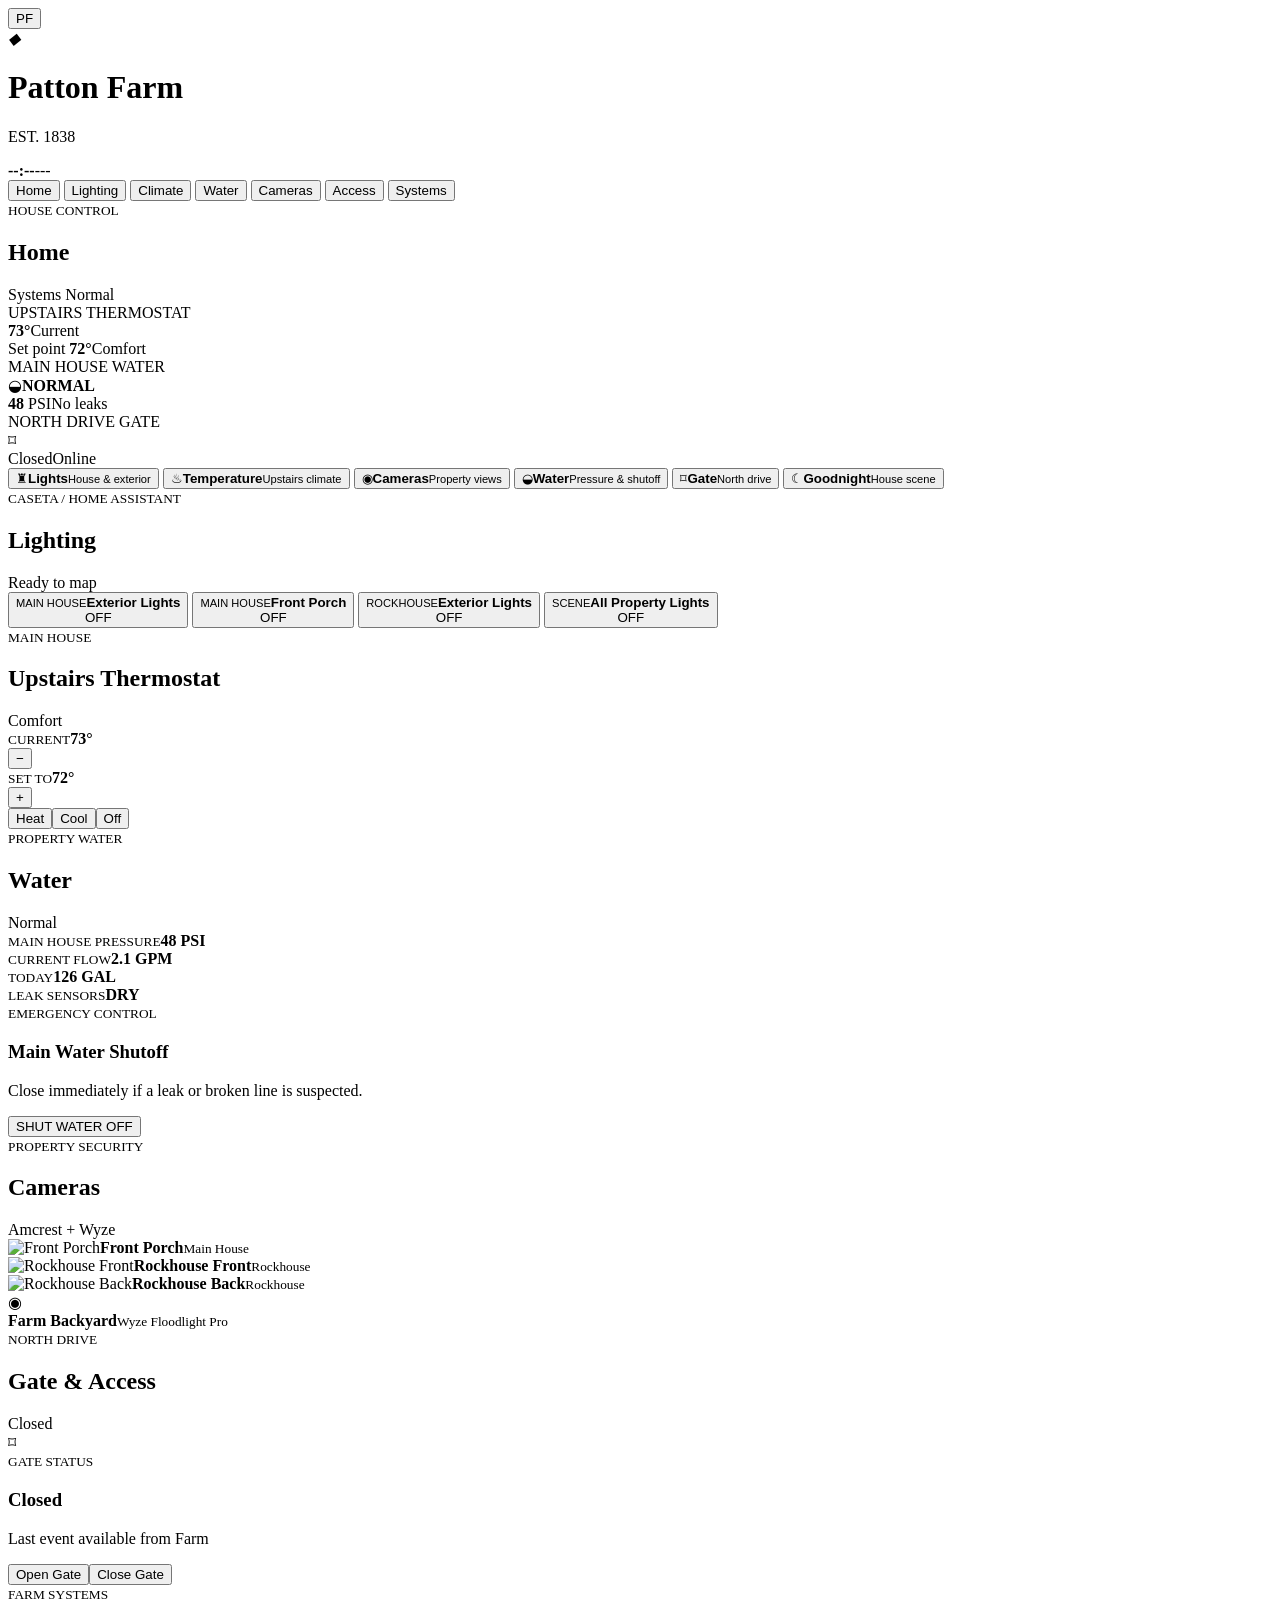
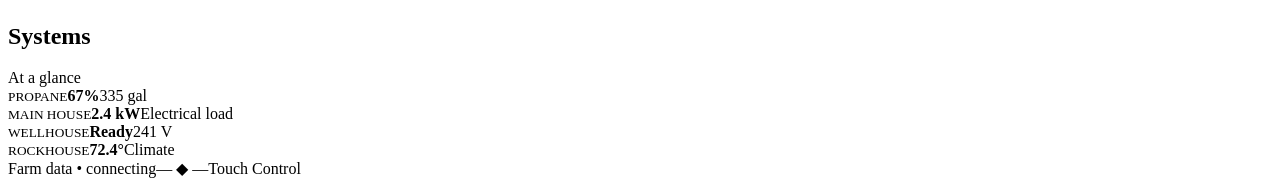
==== control-panel/index.html @ 42eada70 "Add Patton Farm Victorian touch control UI" ====
<!doctype html>
<html lang="en">
<head>
  <meta charset="utf-8">
  <meta name="viewport" content="width=device-width,initial-scale=1,viewport-fit=cover">
  <title>Patton Farm Control</title>
  <link rel="stylesheet" href="victorian.css">
</head>
<body>
  <div class="frame">
    <header class="masthead">
      <button class="seal" aria-label="Home" data-nav="home">PF</button>
      <div class="identity">
        <div class="ornament"><span></span><i>◆</i><span></span></div>
        <h1>Patton Farm</h1>
        <p>EST. 1838</p>
      </div>
      <div class="clockblock"><strong id="clock">--:--</strong><span id="date">---</span></div>
    </header>

    <nav class="ribbon" aria-label="Control sections">
      <button class="active" data-nav="home">Home</button>
      <button data-nav="lights">Lighting</button>
      <button data-nav="climate">Climate</button>
      <button data-nav="water">Water</button>
      <button data-nav="cameras">Cameras</button>
      <button data-nav="access">Access</button>
      <button data-nav="systems">Systems</button>
    </nav>

    <main>
      <section class="view active" data-view="home">
        <div class="page-heading"><div><small>HOUSE CONTROL</small><h2>Home</h2></div><span class="status-good">Systems Normal</span></div>
        <div class="hero-grid">
          <article class="feature-card climate-feature" data-nav="climate">
            <div class="card-label">UPSTAIRS THERMOSTAT</div>
            <div class="temperature"><strong id="homeTemp">73°</strong><span>Current</span></div>
            <div class="feature-meta"><span>Set point <b id="homeSetpoint">72°</b></span><span id="homeHvac">Comfort</span></div>
          </article>
          <article class="feature-card water-feature" data-nav="water">
            <div class="card-label">MAIN HOUSE WATER</div>
            <div class="water-status"><span class="drop">◒</span><strong id="homeWaterState">NORMAL</strong></div>
            <div class="feature-meta"><span><b id="homePressure">48</b> PSI</span><span id="homeLeaks">No leaks</span></div>
          </article>
          <article class="feature-card access-feature" data-nav="access">
            <div class="card-label">NORTH DRIVE GATE</div>
            <div class="gate-mark">⌑</div>
            <div class="feature-meta"><span id="homeGate">Closed</span><span id="homeGateNetwork">Online</span></div>
          </article>
        </div>

        <div class="control-grid">
          <button class="control-tile" data-nav="lights"><span class="icon">♜</span><b>Lights</b><small>House & exterior</small></button>
          <button class="control-tile" data-nav="climate"><span class="icon">♨</span><b>Temperature</b><small>Upstairs climate</small></button>
          <button class="control-tile" data-nav="cameras"><span class="icon">◉</span><b>Cameras</b><small>Property views</small></button>
          <button class="control-tile" data-nav="water"><span class="icon">◒</span><b>Water</b><small>Pressure & shutoff</small></button>
          <button class="control-tile" data-nav="access"><span class="icon">⌑</span><b>Gate</b><small>North drive</small></button>
          <button class="control-tile scene" data-action="goodnight"><span class="icon">☾</span><b>Goodnight</b><small>House scene</small></button>
        </div>
      </section>

      <section class="view" data-view="lights">
        <div class="page-heading"><div><small>CASETA / HOME ASSISTANT</small><h2>Lighting</h2></div><span id="lightingSummary">Ready to map</span></div>
        <div class="room-grid">
          <button class="device-card" data-action="light-main-exterior"><div><small>MAIN HOUSE</small><b>Exterior Lights</b></div><span class="switch">OFF</span></button>
          <button class="device-card" data-action="light-front-porch"><div><small>MAIN HOUSE</small><b>Front Porch</b></div><span class="switch">OFF</span></button>
          <button class="device-card" data-action="light-rockhouse"><div><small>ROCKHOUSE</small><b>Exterior Lights</b></div><span class="switch">OFF</span></button>
          <button class="device-card" data-action="light-all-off"><div><small>SCENE</small><b>All Property Lights</b></div><span class="switch">OFF</span></button>
        </div>
      </section>

      <section class="view" data-view="climate">
        <div class="page-heading"><div><small>MAIN HOUSE</small><h2>Upstairs Thermostat</h2></div><span id="climateMode">Comfort</span></div>
        <article class="thermostat panel-detail">
          <div class="thermo-reading"><small>CURRENT</small><strong id="climateCurrent">73°</strong></div>
          <div class="thermo-controls">
            <button data-action="temp-down" aria-label="Lower temperature">−</button>
            <div><small>SET TO</small><strong id="climateSetpoint">72°</strong></div>
            <button data-action="temp-up" aria-label="Raise temperature">+</button>
          </div>
          <div class="mode-row"><button data-action="mode-heat">Heat</button><button data-action="mode-cool">Cool</button><button data-action="mode-off">Off</button></div>
        </article>
      </section>

      <section class="view" data-view="water">
        <div class="page-heading"><div><small>PROPERTY WATER</small><h2>Water</h2></div><span class="status-good" id="waterHeadline">Normal</span></div>
        <div class="metric-grid">
          <article><small>MAIN HOUSE PRESSURE</small><strong><span id="waterPressure">48</span> PSI</strong></article>
          <article><small>CURRENT FLOW</small><strong><span id="waterFlow">2.1</span> GPM</strong></article>
          <article><small>TODAY</small><strong><span id="waterToday">126</span> GAL</strong></article>
          <article><small>LEAK SENSORS</small><strong id="waterLeaks">DRY</strong></article>
        </div>
        <div class="emergency-card"><div><small>EMERGENCY CONTROL</small><h3>Main Water Shutoff</h3><p>Close immediately if a leak or broken line is suspected.</p></div><button class="danger" data-action="water-off">SHUT WATER OFF</button></div>
      </section>

      <section class="view" data-view="cameras">
        <div class="page-heading"><div><small>PROPERTY SECURITY</small><h2>Cameras</h2></div><span>Amcrest + Wyze</span></div>
        <div class="camera-grid">
          <article><img src="/api/cameras/snapshot/1" alt="Front Porch"><b>Front Porch</b><small>Main House</small></article>
          <article><img src="/api/cameras/snapshot/2" alt="Rockhouse Front"><b>Rockhouse Front</b><small>Rockhouse</small></article>
          <article><img src="/api/cameras/snapshot/3" alt="Rockhouse Back"><b>Rockhouse Back</b><small>Rockhouse</small></article>
          <article class="camera-pending"><div>◉</div><b>Farm Backyard</b><small>Wyze Floodlight Pro</small></article>
        </div>
      </section>

      <section class="view" data-view="access">
        <div class="page-heading"><div><small>NORTH DRIVE</small><h2>Gate & Access</h2></div><span id="gateState">Closed</span></div>
        <article class="gate-panel panel-detail"><div class="gate-illustration">⌑</div><div><small>GATE STATUS</small><h3 id="gateLargeState">Closed</h3><p id="gateLast">Last event available from Farm</p></div><div class="gate-actions"><button data-action="gate-open">Open Gate</button><button data-action="gate-close">Close Gate</button></div></article>
      </section>

      <section class="view" data-view="systems">
        <div class="page-heading"><div><small>FARM SYSTEMS</small><h2>Systems</h2></div><span>At a glance</span></div>
        <div class="metric-grid system-grid">
          <article><small>PROPANE</small><strong id="sysPropane">67%</strong><span id="sysPropaneGallons">335 gal</span></article>
          <article><small>MAIN HOUSE</small><strong id="sysPower">2.4 kW</strong><span>Electrical load</span></article>
          <article><small>WELLHOUSE</small><strong id="sysWell">Ready</strong><span id="sysWellVoltage">241 V</span></article>
          <article><small>ROCKHOUSE</small><strong id="sysRockTemp">72.4°</strong><span>Climate</span></article>
        </div>
      </section>
    </main>

    <footer><span id="connection">Farm data • connecting</span><span class="footer-ornament">— ◆ —</span><span>Touch Control</span></footer>
  </div>
  <div class="toast" id="toast" role="status"></div>
  <script src="control-panel.js"></script>
</body>
</html>
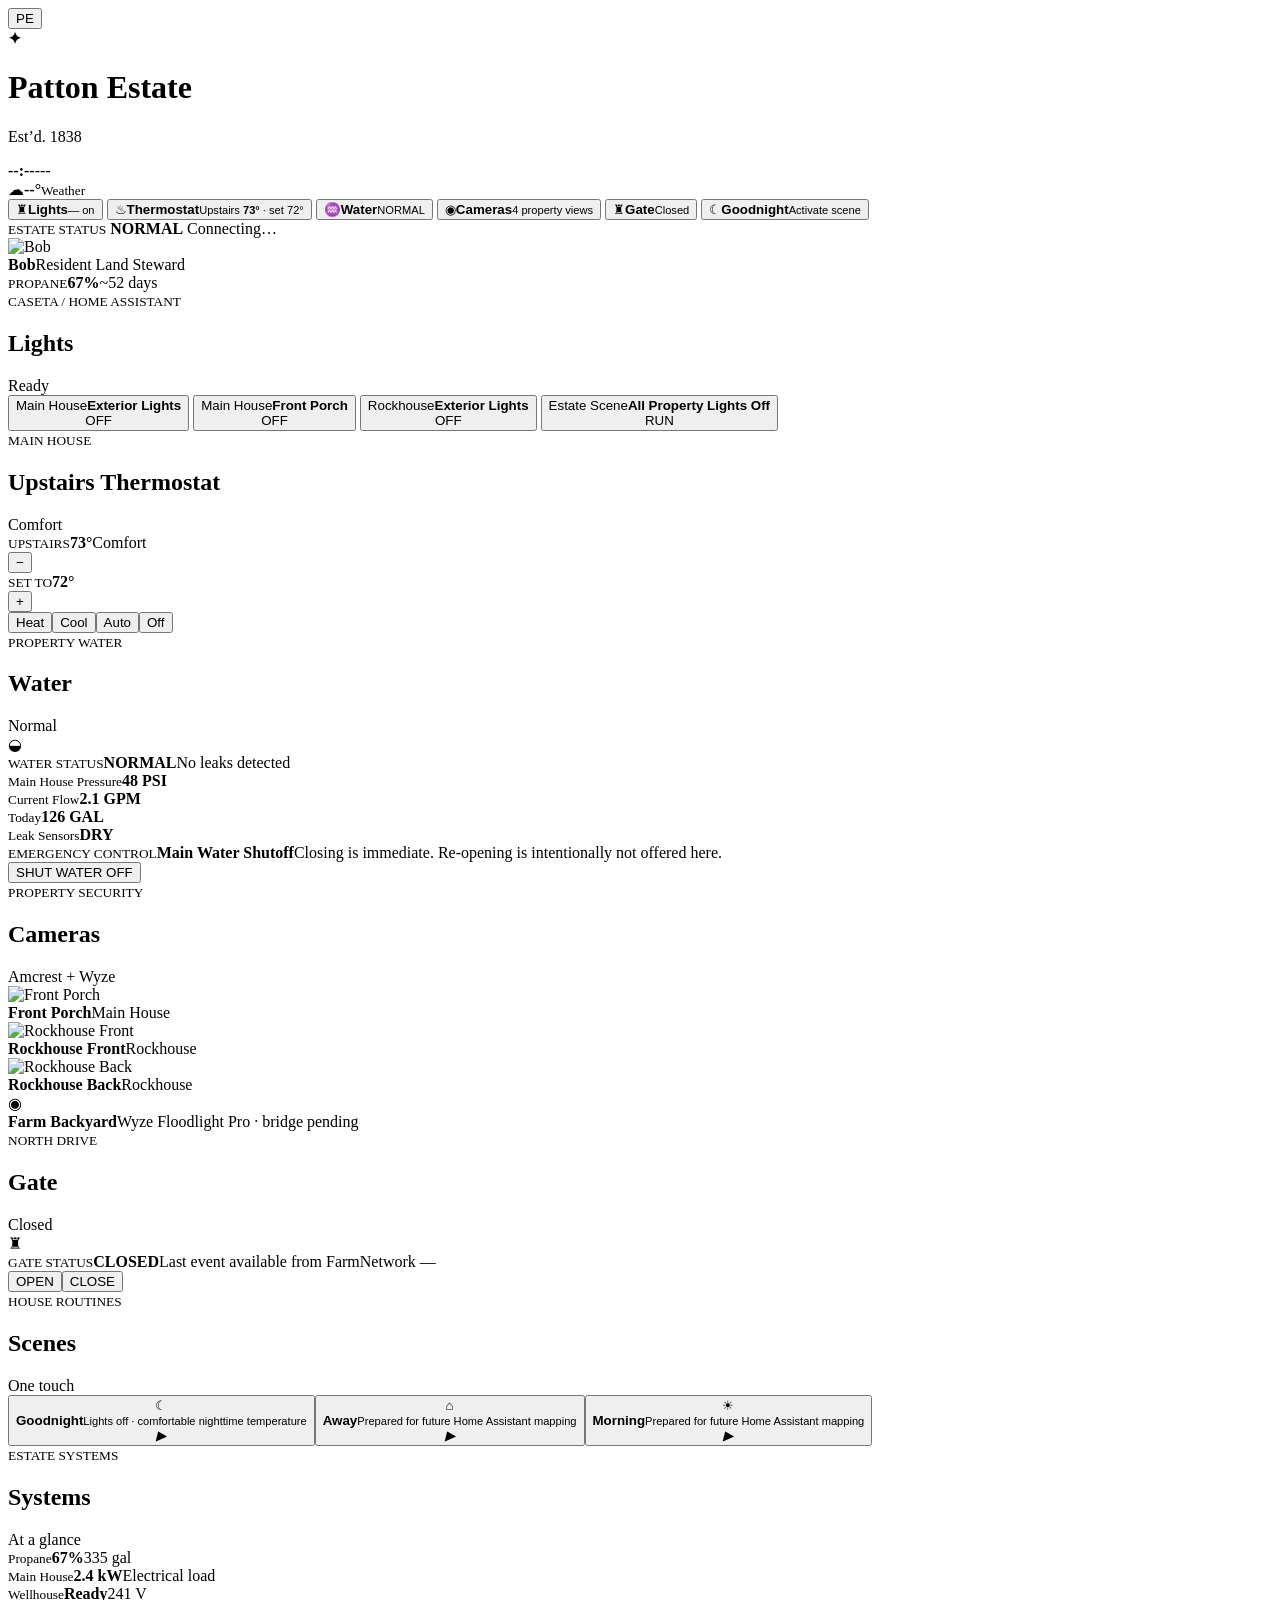
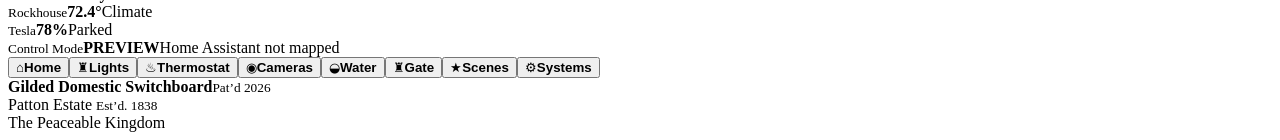
==== commit 5569285a: "Build Gilded Domestic Switchboard touch UI" ====
--- a/control-panel/index.html
+++ b/control-panel/index.html
@@ -2,126 +2,118 @@
 <html lang="en">
 <head>
   <meta charset="utf-8">
-  <meta name="viewport" content="width=device-width,initial-scale=1,viewport-fit=cover">
-  <title>Patton Farm Control</title>
-  <link rel="stylesheet" href="victorian.css">
+  <meta name="viewport" content="width=device-width,initial-scale=1,viewport-fit=cover,user-scalable=no">
+  <meta name="theme-color" content="#0b120f">
+  <title>Patton Estate — Gilded Domestic Switchboard</title>
+  <link rel="stylesheet" href="/victorian.css">
 </head>
 <body>
-  <div class="frame">
-    <header class="masthead">
-      <button class="seal" aria-label="Home" data-nav="home">PF</button>
-      <div class="identity">
-        <div class="ornament"><span></span><i>◆</i><span></span></div>
-        <h1>Patton Farm</h1>
-        <p>EST. 1838</p>
-      </div>
-      <div class="clockblock"><strong id="clock">--:--</strong><span id="date">---</span></div>
-    </header>
+  <div class="brass-shell">
+    <div class="inner-glass">
+      <header class="masthead">
+        <button class="crest" data-nav="home" aria-label="Home"><span>PE</span></button>
+        <div class="estate-mark">
+          <div class="flourish"><i></i><b>✦</b><i></i></div>
+          <h1>Patton Estate</h1>
+          <p>Est’d. 1838</p>
+        </div>
+        <div class="header-side">
+          <div class="clock"><strong id="clock">--:--</strong><span id="date">---</span></div>
+          <div class="weather-mini"><span id="weatherIcon">☁</span><strong id="weatherTemp">--°</strong><small id="weatherCondition">Weather</small></div>
+        </div>
+      </header>
 
-    <nav class="ribbon" aria-label="Control sections">
-      <button class="active" data-nav="home">Home</button>
-      <button data-nav="lights">Lighting</button>
-      <button data-nav="climate">Climate</button>
-      <button data-nav="water">Water</button>
-      <button data-nav="cameras">Cameras</button>
-      <button data-nav="access">Access</button>
-      <button data-nav="systems">Systems</button>
-    </nav>
+      <main class="stage">
+        <section class="view active" data-view="home">
+          <div class="home-layout">
+            <div class="home-main">
+              <div class="tile-grid">
+                <button class="home-tile" data-nav="lights"><span class="tile-icon">♜</span><b>Lights</b><small><span id="homeLightsCount">—</span> on</small></button>
+                <button class="home-tile" data-nav="climate"><span class="tile-icon">♨</span><b>Thermostat</b><small>Upstairs <strong id="homeTemp">73°</strong> · set <span id="homeSetpoint">72°</span></small></button>
+                <button class="home-tile" data-nav="water"><span class="tile-icon">♒</span><b>Water</b><small id="homeWaterState">NORMAL</small></button>
+                <button class="home-tile" data-nav="cameras"><span class="tile-icon">◉</span><b>Cameras</b><small>4 property views</small></button>
+                <button class="home-tile" data-nav="access"><span class="tile-icon gate-icon">♜</span><b>Gate</b><small id="homeGate">Closed</small></button>
+                <button class="home-tile" data-action="goodnight"><span class="tile-icon">☾</span><b>Goodnight</b><small>Activate scene</small></button>
+              </div>
+            </div>
 
-    <main>
-      <section class="view active" data-view="home">
-        <div class="page-heading"><div><small>HOUSE CONTROL</small><h2>Home</h2></div><span class="status-good">Systems Normal</span></div>
-        <div class="hero-grid">
-          <article class="feature-card climate-feature" data-nav="climate">
-            <div class="card-label">UPSTAIRS THERMOSTAT</div>
-            <div class="temperature"><strong id="homeTemp">73°</strong><span>Current</span></div>
-            <div class="feature-meta"><span>Set point <b id="homeSetpoint">72°</b></span><span id="homeHvac">Comfort</span></div>
-          </article>
-          <article class="feature-card water-feature" data-nav="water">
-            <div class="card-label">MAIN HOUSE WATER</div>
-            <div class="water-status"><span class="drop">◒</span><strong id="homeWaterState">NORMAL</strong></div>
-            <div class="feature-meta"><span><b id="homePressure">48</b> PSI</span><span id="homeLeaks">No leaks</span></div>
-          </article>
-          <article class="feature-card access-feature" data-nav="access">
-            <div class="card-label">NORTH DRIVE GATE</div>
-            <div class="gate-mark">⌑</div>
-            <div class="feature-meta"><span id="homeGate">Closed</span><span id="homeGateNetwork">Online</span></div>
-          </article>
-        </div>
+            <aside class="estate-rail">
+              <article class="rail-status">
+                <small>ESTATE STATUS</small>
+                <strong id="estateStatus">NORMAL</strong>
+                <span id="connection">Connecting…</span>
+              </article>
+              <article class="bob-card">
+                <div class="bob-frame"><img src="/assets/bob-resident-land-steward.jpg" alt="Bob"></div>
+                <div><b>Bob</b><span>Resident Land Steward</span></div>
+              </article>
+              <article class="rail-status compact">
+                <small>PROPANE</small><strong id="homePropane">67%</strong><span id="homePropaneDays">~52 days</span>
+              </article>
+            </aside>
+          </div>
+        </section>
 
-        <div class="control-grid">
-          <button class="control-tile" data-nav="lights"><span class="icon">♜</span><b>Lights</b><small>House & exterior</small></button>
-          <button class="control-tile" data-nav="climate"><span class="icon">♨</span><b>Temperature</b><small>Upstairs climate</small></button>
-          <button class="control-tile" data-nav="cameras"><span class="icon">◉</span><b>Cameras</b><small>Property views</small></button>
-          <button class="control-tile" data-nav="water"><span class="icon">◒</span><b>Water</b><small>Pressure & shutoff</small></button>
-          <button class="control-tile" data-nav="access"><span class="icon">⌑</span><b>Gate</b><small>North drive</small></button>
-          <button class="control-tile scene" data-action="goodnight"><span class="icon">☾</span><b>Goodnight</b><small>House scene</small></button>
-        </div>
-      </section>
+        <section class="view" data-view="lights">
+          <div class="section-head"><div><small>CASETA / HOME ASSISTANT</small><h2>Lights</h2></div><div class="section-state" id="lightingSummary">Ready</div></div>
+          <div class="device-list">
+            <button class="device-row" data-action="light-main-exterior"><div><span>Main House</span><b>Exterior Lights</b></div><div class="dimmer"><i></i></div><span class="switch" data-switch="light-main-exterior">OFF</span></button>
+            <button class="device-row" data-action="light-front-porch"><div><span>Main House</span><b>Front Porch</b></div><div class="dimmer"><i></i></div><span class="switch" data-switch="light-front-porch">OFF</span></button>
+            <button class="device-row" data-action="light-rockhouse"><div><span>Rockhouse</span><b>Exterior Lights</b></div><div class="dimmer"><i></i></div><span class="switch" data-switch="light-rockhouse">OFF</span></button>
+            <button class="device-row utility" data-action="light-all-off"><div><span>Estate Scene</span><b>All Property Lights Off</b></div><span class="switch">RUN</span></button>
+          </div>
+        </section>
 
-      <section class="view" data-view="lights">
-        <div class="page-heading"><div><small>CASETA / HOME ASSISTANT</small><h2>Lighting</h2></div><span id="lightingSummary">Ready to map</span></div>
-        <div class="room-grid">
-          <button class="device-card" data-action="light-main-exterior"><div><small>MAIN HOUSE</small><b>Exterior Lights</b></div><span class="switch">OFF</span></button>
-          <button class="device-card" data-action="light-front-porch"><div><small>MAIN HOUSE</small><b>Front Porch</b></div><span class="switch">OFF</span></button>
-          <button class="device-card" data-action="light-rockhouse"><div><small>ROCKHOUSE</small><b>Exterior Lights</b></div><span class="switch">OFF</span></button>
-          <button class="device-card" data-action="light-all-off"><div><small>SCENE</small><b>All Property Lights</b></div><span class="switch">OFF</span></button>
-        </div>
-      </section>
+        <section class="view" data-view="climate">
+          <div class="section-head"><div><small>MAIN HOUSE</small><h2>Upstairs Thermostat</h2></div><div class="section-state" id="climateMode">Comfort</div></div>
+          <div class="thermostat-panel">
+            <div class="thermo-dial"><small>UPSTAIRS</small><strong id="climateCurrent">73°</strong><span id="climateCalling">Comfort</span></div>
+            <div class="setpoint-control"><button data-action="temp-down" aria-label="Lower setpoint">−</button><div><small>SET TO</small><strong id="climateSetpoint">72°</strong></div><button data-action="temp-up" aria-label="Raise setpoint">+</button></div>
+            <div class="mode-controls"><button data-action="mode-heat">Heat</button><button data-action="mode-cool">Cool</button><button data-action="mode-auto">Auto</button><button data-action="mode-off">Off</button></div>
+          </div>
+        </section>
 
-      <section class="view" data-view="climate">
-        <div class="page-heading"><div><small>MAIN HOUSE</small><h2>Upstairs Thermostat</h2></div><span id="climateMode">Comfort</span></div>
-        <article class="thermostat panel-detail">
-          <div class="thermo-reading"><small>CURRENT</small><strong id="climateCurrent">73°</strong></div>
-          <div class="thermo-controls">
-            <button data-action="temp-down" aria-label="Lower temperature">−</button>
-            <div><small>SET TO</small><strong id="climateSetpoint">72°</strong></div>
-            <button data-action="temp-up" aria-label="Raise temperature">+</button>
+        <section class="view" data-view="water">
+          <div class="section-head"><div><small>PROPERTY WATER</small><h2>Water</h2></div><div class="section-state good" id="waterHeadline">Normal</div></div>
+          <div class="water-layout">
+            <article class="water-hero"><div class="drop">◒</div><small>WATER STATUS</small><strong id="waterHeroState">NORMAL</strong><span id="waterHeroLeaks">No leaks detected</span></article>
+            <div class="metric-row"><article><small>Main House Pressure</small><strong><span id="waterPressure">48</span> PSI</strong></article><article><small>Current Flow</small><strong><span id="waterFlow">2.1</span> GPM</strong></article><article><small>Today</small><strong><span id="waterToday">126</span> GAL</strong></article><article><small>Leak Sensors</small><strong id="waterLeaks">DRY</strong></article></div>
+            <div class="critical-control"><div><small>EMERGENCY CONTROL</small><b>Main Water Shutoff</b><span>Closing is immediate. Re-opening is intentionally not offered here.</span></div><button class="danger" data-action="water-off">SHUT WATER OFF</button></div>
           </div>
-          <div class="mode-row"><button data-action="mode-heat">Heat</button><button data-action="mode-cool">Cool</button><button data-action="mode-off">Off</button></div>
-        </article>
-      </section>
+        </section>
 
-      <section class="view" data-view="water">
-        <div class="page-heading"><div><small>PROPERTY WATER</small><h2>Water</h2></div><span class="status-good" id="waterHeadline">Normal</span></div>
-        <div class="metric-grid">
-          <article><small>MAIN HOUSE PRESSURE</small><strong><span id="waterPressure">48</span> PSI</strong></article>
-          <article><small>CURRENT FLOW</small><strong><span id="waterFlow">2.1</span> GPM</strong></article>
-          <article><small>TODAY</small><strong><span id="waterToday">126</span> GAL</strong></article>
-          <article><small>LEAK SENSORS</small><strong id="waterLeaks">DRY</strong></article>
-        </div>
-        <div class="emergency-card"><div><small>EMERGENCY CONTROL</small><h3>Main Water Shutoff</h3><p>Close immediately if a leak or broken line is suspected.</p></div><button class="danger" data-action="water-off">SHUT WATER OFF</button></div>
-      </section>
+        <section class="view" data-view="cameras">
+          <div class="section-head"><div><small>PROPERTY SECURITY</small><h2>Cameras</h2></div><div class="section-state" id="cameraStatus">Amcrest + Wyze</div></div>
+          <div class="camera-grid">
+            <article><img data-camera="1" src="/api/cameras/snapshot/1" alt="Front Porch"><div><b>Front Porch</b><span>Main House</span></div></article>
+            <article><img data-camera="2" src="/api/cameras/snapshot/2" alt="Rockhouse Front"><div><b>Rockhouse Front</b><span>Rockhouse</span></div></article>
+            <article><img data-camera="3" src="/api/cameras/snapshot/3" alt="Rockhouse Back"><div><b>Rockhouse Back</b><span>Rockhouse</span></div></article>
+            <article class="wyze"><div class="wyze-mark">◉</div><div><b>Farm Backyard</b><span>Wyze Floodlight Pro · bridge pending</span></div></article>
+          </div>
+        </section>
 
-      <section class="view" data-view="cameras">
-        <div class="page-heading"><div><small>PROPERTY SECURITY</small><h2>Cameras</h2></div><span>Amcrest + Wyze</span></div>
-        <div class="camera-grid">
-          <article><img src="/api/cameras/snapshot/1" alt="Front Porch"><b>Front Porch</b><small>Main House</small></article>
-          <article><img src="/api/cameras/snapshot/2" alt="Rockhouse Front"><b>Rockhouse Front</b><small>Rockhouse</small></article>
-          <article><img src="/api/cameras/snapshot/3" alt="Rockhouse Back"><b>Rockhouse Back</b><small>Rockhouse</small></article>
-          <article class="camera-pending"><div>◉</div><b>Farm Backyard</b><small>Wyze Floodlight Pro</small></article>
-        </div>
-      </section>
+        <section class="view" data-view="access">
+          <div class="section-head"><div><small>NORTH DRIVE</small><h2>Gate</h2></div><div class="section-state" id="gateState">Closed</div></div>
+          <div class="gate-panel"><div class="gate-art">♜</div><div class="gate-copy"><small>GATE STATUS</small><strong id="gateLargeState">CLOSED</strong><span id="gateLast">Last event available from Farm</span><span id="gateNetwork">Network —</span></div><div class="gate-actions"><button data-action="gate-open">OPEN</button><button data-action="gate-close">CLOSE</button></div></div>
+        </section>
 
-      <section class="view" data-view="access">
-        <div class="page-heading"><div><small>NORTH DRIVE</small><h2>Gate & Access</h2></div><span id="gateState">Closed</span></div>
-        <article class="gate-panel panel-detail"><div class="gate-illustration">⌑</div><div><small>GATE STATUS</small><h3 id="gateLargeState">Closed</h3><p id="gateLast">Last event available from Farm</p></div><div class="gate-actions"><button data-action="gate-open">Open Gate</button><button data-action="gate-close">Close Gate</button></div></article>
-      </section>
+        <section class="view" data-view="scenes">
+          <div class="section-head"><div><small>HOUSE ROUTINES</small><h2>Scenes</h2></div><div class="section-state">One touch</div></div>
+          <div class="scene-list"><button data-action="goodnight"><span>☾</span><div><b>Goodnight</b><small>Lights off · comfortable nighttime temperature</small></div><i>▶</i></button><button data-action="scene-away"><span>⌂</span><div><b>Away</b><small>Prepared for future Home Assistant mapping</small></div><i>▶</i></button><button data-action="scene-morning"><span>☀</span><div><b>Morning</b><small>Prepared for future Home Assistant mapping</small></div><i>▶</i></button></div>
+        </section>
 
-      <section class="view" data-view="systems">
-        <div class="page-heading"><div><small>FARM SYSTEMS</small><h2>Systems</h2></div><span>At a glance</span></div>
-        <div class="metric-grid system-grid">
-          <article><small>PROPANE</small><strong id="sysPropane">67%</strong><span id="sysPropaneGallons">335 gal</span></article>
-          <article><small>MAIN HOUSE</small><strong id="sysPower">2.4 kW</strong><span>Electrical load</span></article>
-          <article><small>WELLHOUSE</small><strong id="sysWell">Ready</strong><span id="sysWellVoltage">241 V</span></article>
-          <article><small>ROCKHOUSE</small><strong id="sysRockTemp">72.4°</strong><span>Climate</span></article>
-        </div>
-      </section>
-    </main>
+        <section class="view" data-view="systems">
+          <div class="section-head"><div><small>ESTATE SYSTEMS</small><h2>Systems</h2></div><div class="section-state">At a glance</div></div>
+          <div class="systems-grid"><article><small>Propane</small><strong id="sysPropane">67%</strong><span id="sysPropaneGallons">335 gal</span></article><article><small>Main House</small><strong id="sysPower">2.4 kW</strong><span>Electrical load</span></article><article><small>Wellhouse</small><strong id="sysWell">Ready</strong><span id="sysWellVoltage">241 V</span></article><article><small>Rockhouse</small><strong id="sysRockTemp">72.4°</strong><span>Climate</span></article><article><small>Tesla</small><strong id="sysTesla">78%</strong><span id="sysTeslaState">Parked</span></article><article><small>Control Mode</small><strong id="sysControlMode">PREVIEW</strong><span id="sysHomeAssistant">Home Assistant not mapped</span></article></div>
+        </section>
+      </main>
 
-    <footer><span id="connection">Farm data • connecting</span><span class="footer-ornament">— ◆ —</span><span>Touch Control</span></footer>
+      <nav class="bottom-nav" aria-label="Control sections"><button class="active" data-nav="home"><span>⌂</span><b>Home</b></button><button data-nav="lights"><span>♜</span><b>Lights</b></button><button data-nav="climate"><span>♨</span><b>Thermostat</b></button><button data-nav="cameras"><span>◉</span><b>Cameras</b></button><button data-nav="water"><span>◒</span><b>Water</b></button><button data-nav="access"><span>♜</span><b>Gate</b></button><button data-nav="scenes"><span>★</span><b>Scenes</b></button><button data-nav="systems"><span>⚙</span><b>Systems</b></button></nav>
+    </div>
   </div>
+  <footer class="maker-footer"><div><b>Gilded Domestic Switchboard</b><small>Pat’d 2026</small></div><div class="estate-sign">Patton Estate <small>Est’d. 1838</small></div><div class="peaceable">The Peaceable Kingdom</div></footer>
   <div class="toast" id="toast" role="status"></div>
-  <script src="control-panel.js"></script>
+  <div class="confirm" id="confirm" hidden><div><small>CONFIRM COMMAND</small><h3 id="confirmTitle">Confirm</h3><p id="confirmText"></p><div><button id="confirmCancel">Cancel</button><button id="confirmGo" class="confirm-go">Confirm</button></div></div></div>
+  <script src="/control-panel.js"></script>
 </body>
 </html>
